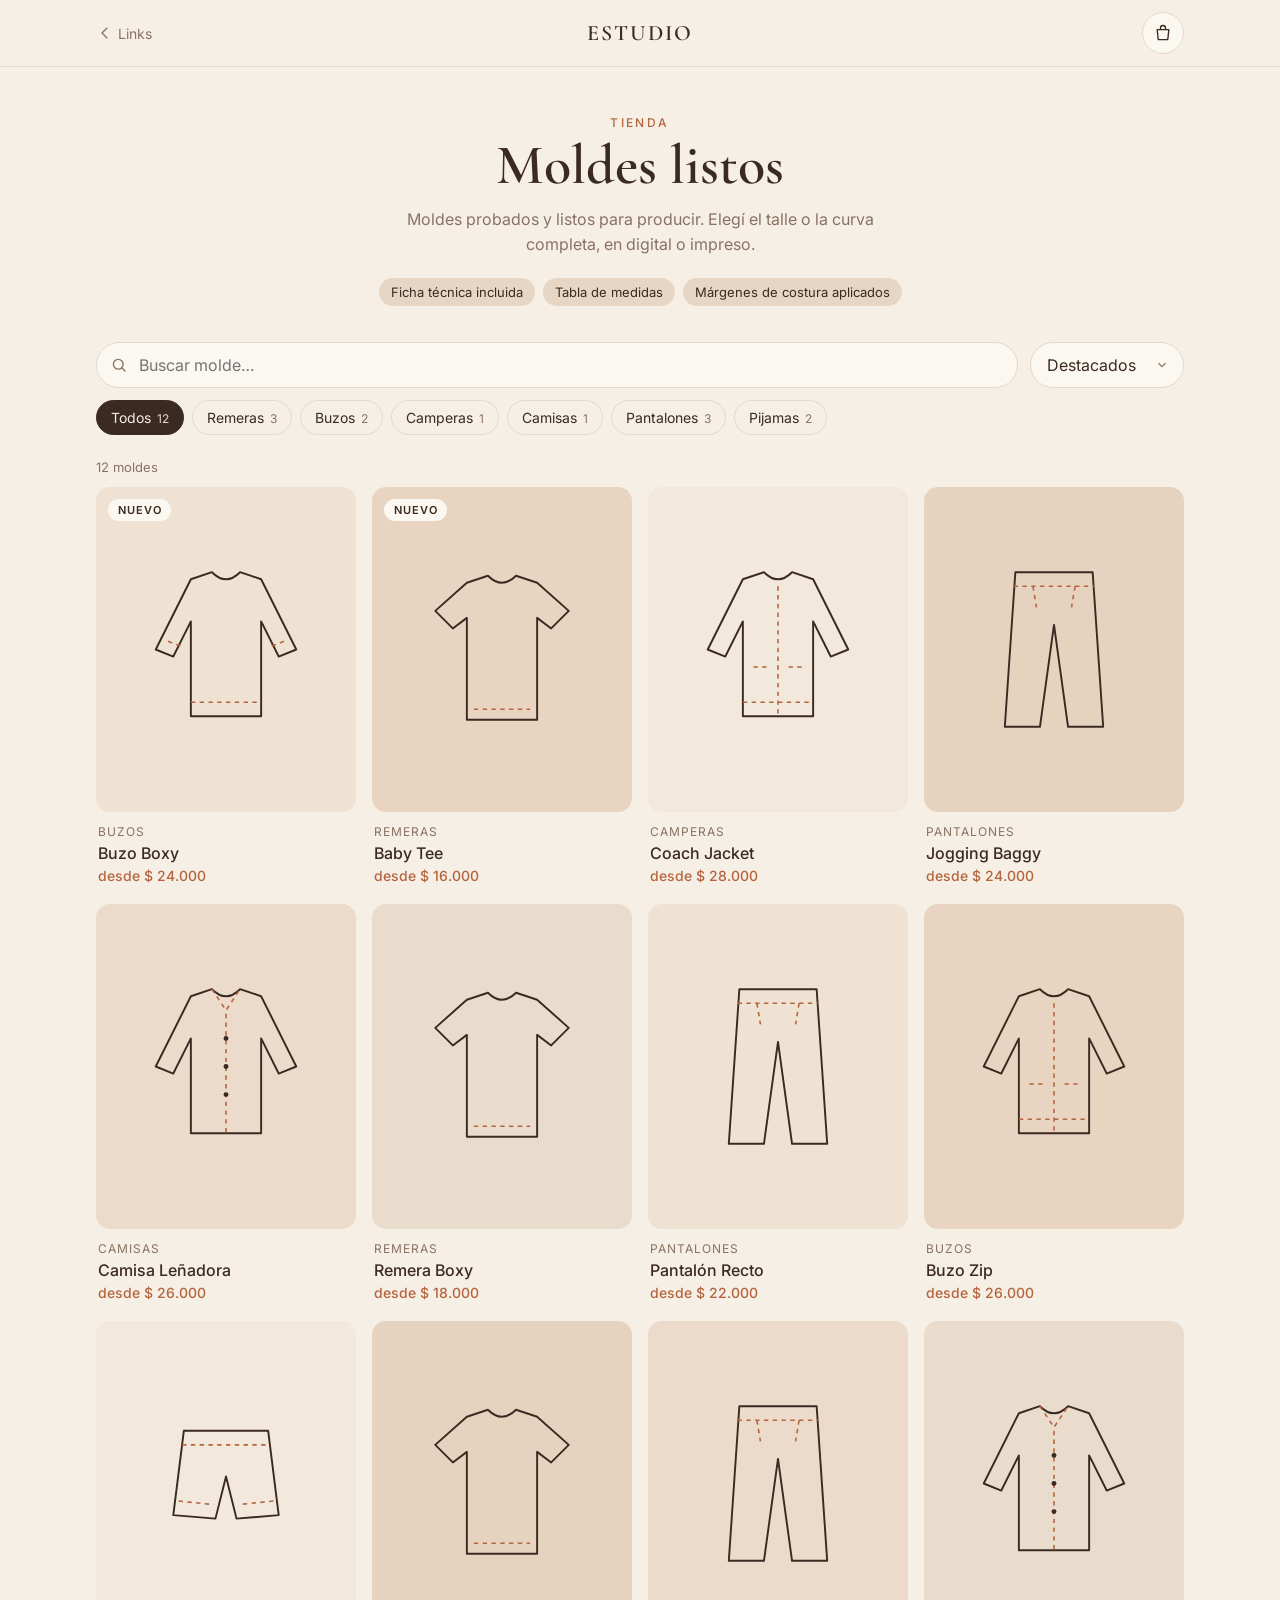
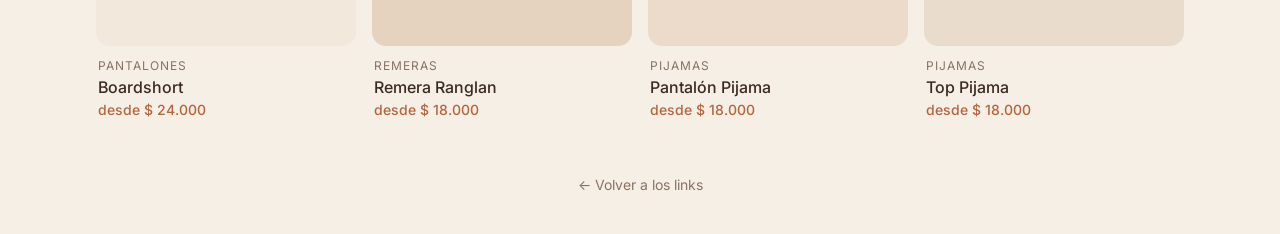
==== tienda.html @ 3c849f32 "Agregar tienda de moldes listos Catálogo con búsqueda, filtros por categoría y orden; vista rápida p" ====
<!doctype html>
<html lang="es">
<head>
  <meta charset="utf-8">
  <meta name="viewport" content="width=device-width, initial-scale=1">
  <title>Moldes listos · Estudio</title>
  <meta name="description" content="Moldes listos para producir, con ficha técnica incluida.">
  <link rel="preconnect" href="https://fonts.googleapis.com">
  <link rel="preconnect" href="https://fonts.gstatic.com" crossorigin>
  <link href="https://fonts.googleapis.com/css2?family=Cormorant+Garamond:wght@500;600&family=Inter:wght@400;500;600&display=swap" rel="stylesheet">
  <link rel="stylesheet" href="tienda.css">
</head>
<body>
  <header class="topbar">
    <div class="topbar-inner">
      <a class="back" href="index.html" aria-label="Volver a los links">
        <svg viewBox="0 0 24 24" aria-hidden="true"><path d="M15 5l-7 7 7 7"/></svg>
        <span>Links</span>
      </a>
      <span class="brand">Estudio</span>
      <button class="cart-btn" type="button" id="abrir-carrito" aria-label="Abrir carrito">
        <svg viewBox="0 0 24 24" aria-hidden="true"><path d="M5 8h14l-1.2 11.2a1 1 0 0 1-1 .8H7.2a1 1 0 0 1-1-.8L5 8z"/><path d="M9 8V6a3 3 0 0 1 6 0v2"/></svg>
        <span class="cart-count" id="cart-count" hidden>0</span>
      </button>
    </div>
  </header>

  <main class="wrap">
    <section class="hero">
      <p class="eyebrow">Tienda</p>
      <h1>Moldes listos</h1>
      <p class="lead">Moldes probados y listos para producir. Elegí el talle o la curva completa, en digital o impreso.</p>
      <ul class="perks">
        <li>Ficha técnica incluida</li>
        <li>Tabla de medidas</li>
        <li>Márgenes de costura aplicados</li>
      </ul>
    </section>

    <section class="toolbar" aria-label="Filtros">
      <div class="search">
        <svg viewBox="0 0 24 24" aria-hidden="true"><circle cx="11" cy="11" r="6.5"/><path d="M16 16l4 4"/></svg>
        <input id="buscar" type="search" placeholder="Buscar molde…" aria-label="Buscar molde" autocomplete="off">
      </div>
      <label class="sort">
        <span class="sr-only">Ordenar</span>
        <select id="ordenar">
          <option value="destacados">Destacados</option>
          <option value="precio-asc">Menor precio</option>
          <option value="precio-desc">Mayor precio</option>
          <option value="nombre">Nombre A–Z</option>
        </select>
      </label>
      <div class="chips" id="categorias" role="group" aria-label="Categorías"></div>
    </section>

    <p class="result-count" id="resultado" aria-live="polite"></p>
    <div class="grid" id="grid"></div>
    <div class="empty" id="vacio" hidden>
      <p>No encontramos moldes con esa búsqueda.</p>
      <button type="button" class="btn-ghost" id="limpiar">Ver todos</button>
    </div>
  </main>

  <footer class="foot">
    <a href="index.html">← Volver a los links</a>
  </footer>

  <!-- Vista rápida de producto -->
  <dialog class="modal" id="producto" aria-labelledby="p-nombre">
    <button class="close" type="button" data-cerrar aria-label="Cerrar">
      <svg viewBox="0 0 24 24" aria-hidden="true"><path d="M6 6l12 12M18 6L6 18"/></svg>
    </button>
    <div class="modal-body">
      <div class="modal-media" id="p-media"></div>
      <div class="modal-info">
        <p class="eyebrow" id="p-categoria"></p>
        <h2 id="p-nombre"></h2>
        <p class="price" id="p-precio"></p>
        <p class="desc" id="p-desc"></p>

        <fieldset class="opt">
          <legend>Formato</legend>
          <div class="seg" id="p-formatos"></div>
        </fieldset>

        <fieldset class="opt">
          <legend>Talle</legend>
          <div class="sizes" id="p-talles"></div>
          <div class="curvas" id="p-curvas"></div>
        </fieldset>

        <button class="btn-primary" type="button" id="p-agregar">Agregar al carrito</button>

        <div class="details" id="p-info"></div>
      </div>
    </div>
  </dialog>

  <!-- Carrito -->
  <dialog class="sheet" id="carrito" aria-labelledby="c-titulo">
    <div class="sheet-head">
      <h2 id="c-titulo">Tu pedido</h2>
      <button class="close" type="button" data-cerrar aria-label="Cerrar carrito">
        <svg viewBox="0 0 24 24" aria-hidden="true"><path d="M6 6l12 12M18 6L6 18"/></svg>
      </button>
    </div>
    <ul class="cart-list" id="c-items"></ul>
    <div class="cart-empty" id="c-vacio">
      <p>Todavía no agregaste moldes.</p>
      <button type="button" class="btn-ghost" data-cerrar>Seguir mirando</button>
    </div>
    <div class="sheet-foot" id="c-pie">
      <div class="total"><span>Total</span><strong id="c-total"></strong></div>
      <a class="btn-primary" id="c-whatsapp" target="_blank" rel="noopener">Pedir por WhatsApp</a>
      <p class="hint" id="c-hint"></p>
    </div>
  </dialog>

  <div class="toast" id="toast" role="status" aria-live="polite"></div>

  <script src="productos.js"></script>
  <script src="tienda.js"></script>
</body>
</html>
---- tienda.css ----
:root {
  --bg: #f6efe6;
  --surface: #fbf7f1;
  --ink: #3b2a22;
  --muted: #8a7263;
  --accent: #b5653e;
  --accent-soft: #e8d6c4;
  --line: #e6d8c8;
  --radius: 14px;
  --shadow: 0 18px 50px -20px rgba(59, 42, 34, .35);
}

* { box-sizing: border-box; }
html, body { margin: 0; }
html:has(dialog[open]) { overflow: hidden; }

body {
  min-height: 100vh;
  background: var(--bg);
  color: var(--ink);
  font-family: "Inter", system-ui, sans-serif;
  -webkit-font-smoothing: antialiased;
}

button, input, select { font: inherit; color: inherit; }
button { cursor: pointer; }
svg { display: block; }

.sr-only {
  position: absolute; width: 1px; height: 1px; overflow: hidden;
  clip: rect(0 0 0 0); white-space: nowrap;
}

:focus-visible { outline: 2px solid var(--accent); outline-offset: 2px; }

/* ---------- Barra superior ---------- */

.topbar {
  position: sticky; top: 0; z-index: 10;
  background: color-mix(in srgb, var(--bg) 88%, transparent);
  backdrop-filter: blur(10px);
  border-bottom: 1px solid var(--line);
}

.topbar-inner {
  max-width: 1120px; margin: 0 auto; padding: 12px 16px;
  display: grid; grid-template-columns: 1fr auto 1fr; align-items: center;
}

.back {
  display: inline-flex; align-items: center; gap: 4px;
  color: var(--muted); text-decoration: none; font-size: 14px;
  justify-self: start;
}
.back:hover { color: var(--ink); }
.back svg { width: 18px; height: 18px; fill: none; stroke: currentColor; stroke-width: 1.8; }

.brand {
  font-family: "Cormorant Garamond", serif;
  font-size: 22px; font-weight: 600; letter-spacing: .1em; text-transform: uppercase;
}

.cart-btn {
  justify-self: end; position: relative;
  width: 42px; height: 42px; display: grid; place-items: center;
  border: 1px solid var(--line); border-radius: 50%; background: var(--surface);
}
.cart-btn svg { width: 20px; height: 20px; fill: none; stroke: currentColor; stroke-width: 1.6; stroke-linejoin: round; }
.cart-count {
  position: absolute; top: -4px; right: -4px;
  min-width: 20px; height: 20px; padding: 0 5px; border-radius: 10px;
  background: var(--accent); color: #fff; font-size: 11px; font-weight: 600;
  display: grid; place-items: center;
}
.cart-count[hidden] { display: none; }

/* ---------- Encabezado ---------- */

.wrap { max-width: 1120px; margin: 0 auto; padding: 0 16px; }

.hero { text-align: center; padding: 48px 0 28px; }

.eyebrow {
  margin: 0 0 6px; color: var(--accent);
  font-size: 12px; font-weight: 500; letter-spacing: .2em; text-transform: uppercase;
}

.hero h1 {
  margin: 0; font-family: "Cormorant Garamond", serif;
  font-size: clamp(38px, 7vw, 56px); font-weight: 600; line-height: 1.05;
}

.lead { max-width: 480px; margin: 12px auto 0; color: var(--muted); line-height: 1.6; }

.perks {
  list-style: none; padding: 0; margin: 20px 0 0;
  display: flex; flex-wrap: wrap; justify-content: center; gap: 8px;
}
.perks li {
  padding: 6px 12px; border-radius: 999px;
  background: var(--accent-soft); font-size: 13px;
}

/* ---------- Filtros ---------- */

.toolbar {
  display: grid; grid-template-columns: 1fr auto; gap: 12px;
  padding: 8px 0 4px;
}

.search { position: relative; }
.search svg {
  position: absolute; left: 14px; top: 50%; transform: translateY(-50%);
  width: 18px; height: 18px; fill: none; stroke: var(--muted); stroke-width: 1.8; stroke-linecap: round;
}
.search input, .sort select {
  width: 100%; height: 46px;
  border: 1px solid var(--line); border-radius: 999px; background: var(--surface);
}
.search input { padding: 0 16px 0 42px; }
.search input:focus, .sort select:focus { outline: none; border-color: var(--accent); }
.sort select { padding: 0 36px 0 16px; appearance: none;
  background: var(--surface) url("data:image/svg+xml,%3Csvg xmlns='http://www.w3.org/2000/svg' viewBox='0 0 24 24' fill='none' stroke='%238a7263' stroke-width='2'%3E%3Cpath d='M6 9l6 6 6-6'/%3E%3C/svg%3E") no-repeat right 14px center / 14px;
}

.chips {
  grid-column: 1 / -1;
  display: flex; gap: 8px; overflow-x: auto; padding-bottom: 4px;
  scrollbar-width: none;
}
.chips::-webkit-scrollbar { display: none; }

.chip {
  flex: none; padding: 8px 14px; border-radius: 999px;
  border: 1px solid var(--line); background: transparent; font-size: 14px;
  transition: background .2s, color .2s, border-color .2s;
}
.chip span { color: var(--muted); font-size: 12px; margin-left: 2px; }
.chip:hover { border-color: var(--ink); }
.chip[aria-pressed="true"] { background: var(--ink); border-color: var(--ink); color: var(--bg); }
.chip[aria-pressed="true"] span { color: var(--accent-soft); }

.result-count { margin: 16px 0 12px; color: var(--muted); font-size: 13px; }

/* ---------- Grilla ---------- */

.grid {
  display: grid; gap: 20px 16px;
  grid-template-columns: repeat(auto-fill, minmax(220px, 1fr));
}

.card { color: inherit; text-decoration: none; display: block; }

.card-media {
  position: relative; border-radius: var(--radius); overflow: hidden;
  aspect-ratio: 4 / 5;
}
.card-media .silueta { width: 100%; height: 100%; transition: transform .5s ease; }
.card:hover .silueta { transform: scale(1.04); }

.silueta path { fill: none; stroke: var(--ink); stroke-width: 1.1; stroke-linejoin: round; }
.silueta .seam { stroke: var(--accent); stroke-dasharray: 2.5 2.5; stroke-width: .9; }
.silueta .dot { fill: var(--ink); }

.badge {
  position: absolute; top: 12px; left: 12px;
  padding: 4px 10px; border-radius: 999px;
  background: var(--surface); font-size: 11px; font-weight: 600; letter-spacing: .08em; text-transform: uppercase;
}

.card-body { padding: 12px 2px 0; }
.card-cat { margin: 0; color: var(--muted); font-size: 12px; letter-spacing: .08em; text-transform: uppercase; }
.card h3 { margin: 4px 0; font-size: 16px; font-weight: 500; }
.card-price { margin: 0; font-size: 14px; color: var(--accent); font-weight: 500; }

.empty { text-align: center; padding: 48px 0; color: var(--muted); }

.foot { text-align: center; padding: 56px 16px 40px; }
.foot a { color: var(--muted); font-size: 14px; text-decoration: none; }
.foot a:hover { color: var(--ink); }

/* ---------- Botones ---------- */

.btn-primary {
  display: flex; align-items: center; justify-content: center;
  width: 100%; height: 52px; border: 0; border-radius: var(--radius);
  background: var(--ink); color: var(--bg); text-decoration: none;
  font-weight: 500; transition: background .2s;
}
.btn-primary:hover { background: var(--accent); }
.btn-primary[aria-disabled="true"] { opacity: .45; pointer-events: none; }

.btn-ghost {
  margin-top: 8px; padding: 10px 18px; border-radius: 999px;
  border: 1px solid var(--ink); background: transparent;
}
.btn-ghost:hover { background: var(--ink); color: var(--bg); }

.link-btn { border: 0; background: none; padding: 0; color: var(--muted); font-size: 12px; text-decoration: underline; }

.close {
  width: 38px; height: 38px; display: grid; place-items: center;
  border: 0; border-radius: 50%; background: var(--surface);
}
.close svg { width: 18px; height: 18px; stroke: currentColor; stroke-width: 1.8; }

/* ---------- Diálogos ---------- */

dialog { padding: 0; border: 0; color: inherit; background: var(--surface); }
dialog::backdrop { background: rgba(59, 42, 34, .35); backdrop-filter: blur(2px); }

.modal {
  width: min(920px, calc(100% - 32px)); max-height: calc(100% - 32px);
  border-radius: 20px; box-shadow: var(--shadow);
}
.modal > .close { position: absolute; top: 14px; right: 14px; z-index: 1; }

.modal-body { display: grid; grid-template-columns: 1fr 1fr; }
.modal-media .silueta { width: 100%; height: 100%; min-height: 100%; aspect-ratio: 4 / 5; }
.modal-info { padding: 32px 28px; }
.modal-info h2 { margin: 0; font-family: "Cormorant Garamond", serif; font-size: 34px; font-weight: 600; line-height: 1.1; }
.price { margin: 8px 0 0; font-size: 20px; font-weight: 500; color: var(--accent); }
.desc { color: var(--muted); line-height: 1.6; font-size: 15px; }

.opt { border: 0; padding: 0; margin: 20px 0 0; }
.opt legend { padding: 0; margin-bottom: 8px; font-size: 12px; font-weight: 600; letter-spacing: .14em; text-transform: uppercase; }

.seg, .curvas { display: grid; grid-template-columns: 1fr 1fr; gap: 8px; }
.curvas { margin-top: 8px; }
.seg button, .curvas button {
  display: grid; gap: 2px; text-align: left; padding: 10px 12px;
  border: 1px solid var(--line); border-radius: 12px; background: var(--bg);
}
.seg strong, .curvas strong { font-size: 14px; font-weight: 500; }
.seg span, .curvas span { font-size: 12px; color: var(--muted); }

.sizes { display: grid; grid-template-columns: repeat(6, 1fr); gap: 6px; }
.sizes button {
  height: 40px; border: 1px solid var(--line); border-radius: 10px; background: var(--bg); font-size: 14px;
}

.seg button[aria-pressed="true"], .curvas button[aria-pressed="true"], .sizes button[aria-pressed="true"] {
  border-color: var(--ink); box-shadow: inset 0 0 0 1px var(--ink); background: var(--surface);
}

#p-agregar { margin-top: 24px; }

.details { margin-top: 20px; border-top: 1px solid var(--line); }
.details details { border-bottom: 1px solid var(--line); }
.details summary {
  list-style: none; cursor: pointer; padding: 14px 0; font-size: 14px; font-weight: 500;
  display: flex; justify-content: space-between;
}
.details summary::-webkit-details-marker { display: none; }
.details summary::after { content: "+"; color: var(--muted); }
.details details[open] summary::after { content: "−"; }
.details p { margin: 0 0 14px; color: var(--muted); font-size: 14px; line-height: 1.6; }

/* Carrito lateral */
.sheet {
  margin: 0 0 0 auto; height: 100%; max-height: 100%;
  width: min(420px, 100%);
  display: none; flex-direction: column;
}
.sheet[open] { display: flex; animation: entrar .25s ease; }
@keyframes entrar { from { transform: translateX(24px); opacity: 0; } }

.sheet-head { display: flex; justify-content: space-between; align-items: center; padding: 20px; border-bottom: 1px solid var(--line); }
.sheet-head h2 { margin: 0; font-family: "Cormorant Garamond", serif; font-size: 28px; font-weight: 600; }
.sheet-head .close { background: var(--bg); }

.cart-list { list-style: none; margin: 0; padding: 0 20px; flex: 1; overflow-y: auto; }
.cart-item { display: grid; grid-template-columns: 64px 1fr auto; gap: 12px; padding: 16px 0; border-bottom: 1px solid var(--line); }
.cart-thumb .silueta { width: 64px; height: 80px; border-radius: 10px; }
.cart-text { display: grid; gap: 4px; align-content: start; }
.cart-text strong { font-weight: 500; }
.cart-text > span { font-size: 13px; color: var(--muted); }
.cart-side { display: grid; justify-items: end; align-content: space-between; font-size: 14px; }

.qty { display: inline-flex; align-items: center; gap: 10px; margin-top: 6px; }
.qty button { width: 28px; height: 28px; border-radius: 50%; border: 1px solid var(--line); background: var(--bg); line-height: 1; }
.qty span { min-width: 12px; text-align: center; font-size: 14px; }

.cart-empty { flex: 1; display: grid; place-content: center; justify-items: center; color: var(--muted); padding: 20px; }
.cart-empty[hidden], .sheet-foot[hidden] { display: none; }

.sheet-foot { padding: 20px; border-top: 1px solid var(--line); }
.total { display: flex; justify-content: space-between; align-items: baseline; margin-bottom: 14px; }
.total strong { font-size: 20px; font-weight: 600; }
.hint { margin: 10px 0 0; text-align: center; color: var(--muted); font-size: 12px; }

/* Aviso */
.toast {
  position: fixed; left: 50%; bottom: 24px; z-index: 50;
  transform: translate(-50%, 20px); opacity: 0; pointer-events: none;
  padding: 12px 18px; border-radius: 999px; background: var(--ink); color: var(--bg);
  font-size: 14px; box-shadow: var(--shadow); transition: opacity .25s, transform .25s;
}
.toast.show { opacity: 1; transform: translate(-50%, 0); }

/* ---------- Mobile ---------- */

@media (max-width: 720px) {
  .toolbar { grid-template-columns: 1fr 132px; gap: 8px; }
  .sort select { padding: 0 30px 0 14px; font-size: 14px; background-position: right 10px center; }
  .grid { grid-template-columns: repeat(2, 1fr); gap: 18px 12px; }
  .card h3 { font-size: 15px; }

  .modal {
    width: 100%; max-width: 100%; max-height: 92%;
    margin: auto 0 0; border-radius: 20px 20px 0 0;
  }
  .modal-body { grid-template-columns: 1fr; }
  .modal-media .silueta { aspect-ratio: 16 / 11; }
  .modal-info { padding: 22px 16px 28px; }
  .modal-info h2 { font-size: 30px; }
  .sizes { grid-template-columns: repeat(3, 1fr); }
}

@media (prefers-reduced-motion: reduce) {
  *, *::before, *::after { transition: none !important; animation: none !important; }
}
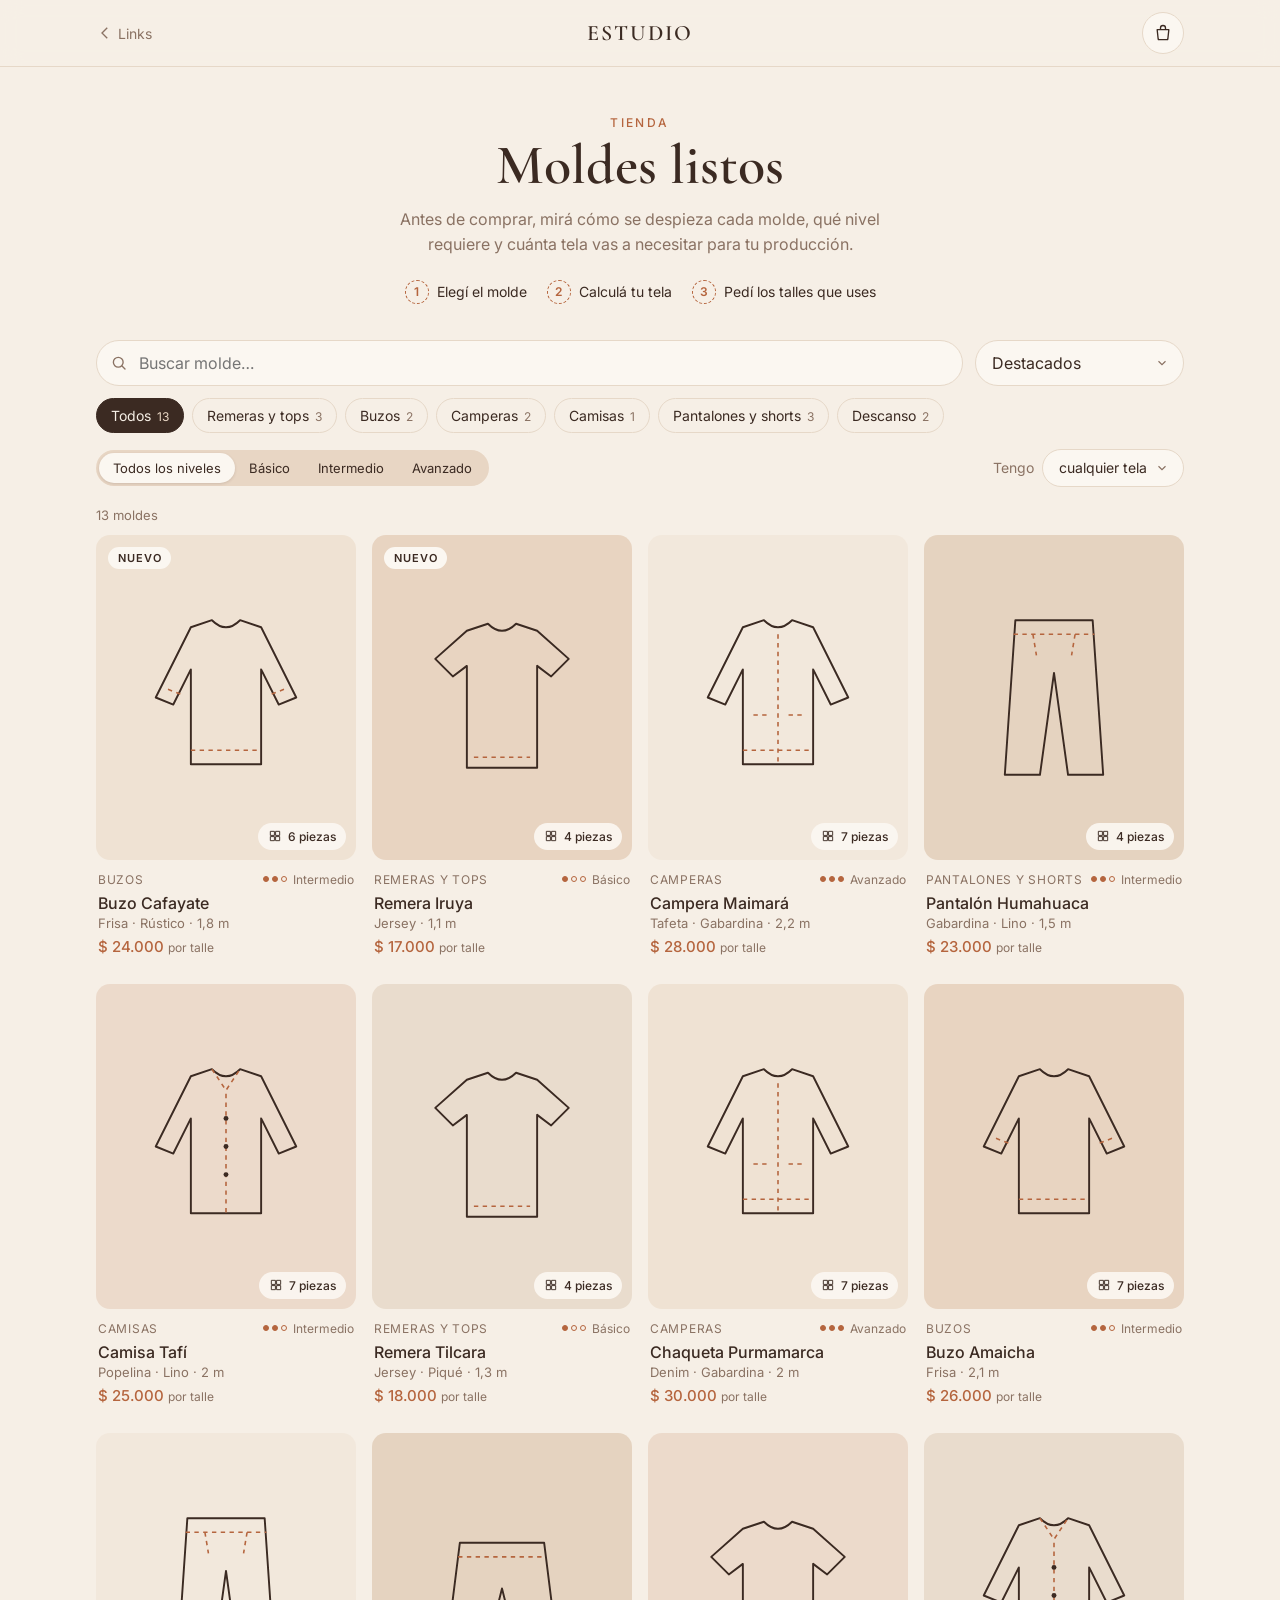
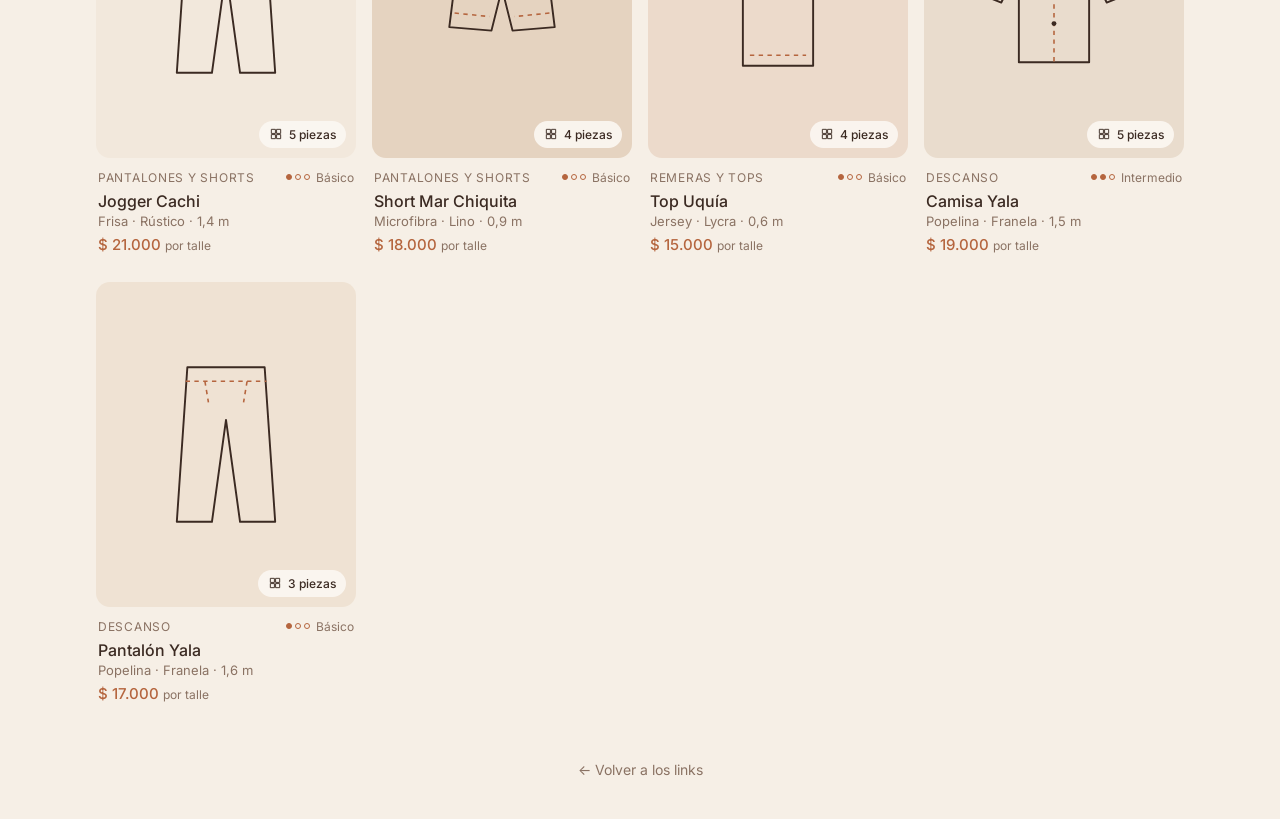
==== commit 365884d2: "Diferenciar la tienda: despiece, ficha técnica y calculadora - Tarjetas que giran de la prenda al mo" ====
--- a/tienda.html
+++ b/tienda.html
@@ -4,7 +4,7 @@
   <meta charset="utf-8">
   <meta name="viewport" content="width=device-width, initial-scale=1">
   <title>Moldes listos · Estudio</title>
-  <meta name="description" content="Moldes listos para producir, con ficha técnica incluida.">
+  <meta name="description" content="Moldes listos para producir: mirá sus piezas, su nivel y cuánta tela vas a necesitar antes de comprar.">
   <link rel="preconnect" href="https://fonts.googleapis.com">
   <link rel="preconnect" href="https://fonts.gstatic.com" crossorigin>
   <link href="https://fonts.googleapis.com/css2?family=Cormorant+Garamond:wght@500;600&family=Inter:wght@400;500;600&display=swap" rel="stylesheet">
@@ -18,7 +18,7 @@
         <span>Links</span>
       </a>
       <span class="brand">Estudio</span>
-      <button class="cart-btn" type="button" id="abrir-carrito" aria-label="Abrir carrito">
+      <button class="cart-btn" type="button" id="abrir-carrito" aria-label="Abrir pedido">
         <svg viewBox="0 0 24 24" aria-hidden="true"><path d="M5 8h14l-1.2 11.2a1 1 0 0 1-1 .8H7.2a1 1 0 0 1-1-.8L5 8z"/><path d="M9 8V6a3 3 0 0 1 6 0v2"/></svg>
         <span class="cart-count" id="cart-count" hidden>0</span>
       </button>
@@ -29,11 +29,11 @@
     <section class="hero">
       <p class="eyebrow">Tienda</p>
       <h1>Moldes listos</h1>
-      <p class="lead">Moldes probados y listos para producir. Elegí el talle o la curva completa, en digital o impreso.</p>
-      <ul class="perks">
-        <li>Ficha técnica incluida</li>
-        <li>Tabla de medidas</li>
-        <li>Márgenes de costura aplicados</li>
+      <p class="lead">Antes de comprar, mirá cómo se despieza cada molde, qué nivel requiere y cuánta tela vas a necesitar para tu producción.</p>
+      <ul class="steps">
+        <li><span>1</span>Elegí el molde</li>
+        <li><span>2</span>Calculá tu tela</li>
+        <li><span>3</span>Pedí los talles que uses</li>
       </ul>
     </section>
 
@@ -42,22 +42,30 @@
         <svg viewBox="0 0 24 24" aria-hidden="true"><circle cx="11" cy="11" r="6.5"/><path d="M16 16l4 4"/></svg>
         <input id="buscar" type="search" placeholder="Buscar molde…" aria-label="Buscar molde" autocomplete="off">
       </div>
-      <label class="sort">
+      <label class="select">
         <span class="sr-only">Ordenar</span>
         <select id="ordenar">
           <option value="destacados">Destacados</option>
           <option value="precio-asc">Menor precio</option>
           <option value="precio-desc">Mayor precio</option>
-          <option value="nombre">Nombre A–Z</option>
+          <option value="nivel">Más simples primero</option>
+          <option value="tela">Menos tela primero</option>
         </select>
       </label>
       <div class="chips" id="categorias" role="group" aria-label="Categorías"></div>
+      <div class="filters">
+        <div class="levels" id="niveles" role="group" aria-label="Nivel"></div>
+        <label class="select tela">
+          <span class="tela-label">Tengo</span>
+          <select id="tejido" aria-label="Filtrar por tela"></select>
+        </label>
+      </div>
     </section>
 
     <p class="result-count" id="resultado" aria-live="polite"></p>
     <div class="grid" id="grid"></div>
     <div class="empty" id="vacio" hidden>
-      <p>No encontramos moldes con esa búsqueda.</p>
+      <p>No encontramos moldes con esos filtros.</p>
       <button type="button" class="btn-ghost" id="limpiar">Ver todos</button>
     </div>
   </main>
@@ -66,18 +74,25 @@
     <a href="index.html">← Volver a los links</a>
   </footer>
 
-  <!-- Vista rápida de producto -->
+  <!-- Vista de producto -->
   <dialog class="modal" id="producto" aria-labelledby="p-nombre">
     <button class="close" type="button" data-cerrar aria-label="Cerrar">
       <svg viewBox="0 0 24 24" aria-hidden="true"><path d="M6 6l12 12M18 6L6 18"/></svg>
     </button>
     <div class="modal-body">
-      <div class="modal-media" id="p-media"></div>
+      <div class="modal-media">
+        <div class="view-tabs" role="group" aria-label="Vista">
+          <button type="button" data-vista="prenda" aria-pressed="true">Prenda</button>
+          <button type="button" data-vista="piezas" aria-pressed="false">Piezas</button>
+        </div>
+        <div id="p-media"></div>
+      </div>
       <div class="modal-info">
         <p class="eyebrow" id="p-categoria"></p>
         <h2 id="p-nombre"></h2>
-        <p class="price" id="p-precio"></p>
         <p class="desc" id="p-desc"></p>
+
+        <dl class="specs" id="p-specs"></dl>
 
         <fieldset class="opt">
           <legend>Formato</legend>
@@ -85,23 +100,37 @@
         </fieldset>
 
         <fieldset class="opt">
-          <legend>Talle</legend>
+          <legend class="legend-row">Talles <button type="button" class="link-btn" id="p-todos">Elegir todos</button></legend>
           <div class="sizes" id="p-talles"></div>
-          <div class="curvas" id="p-curvas"></div>
+          <p class="promo" id="p-promo"></p>
         </fieldset>
 
-        <button class="btn-primary" type="button" id="p-agregar">Agregar al carrito</button>
+        <div class="buy">
+          <div class="buy-price">
+            <span class="price" id="p-precio"></span>
+            <s class="price-old" id="p-precio-old"></s>
+          </div>
+          <button class="btn-primary" type="button" id="p-agregar">Agregar al pedido</button>
+        </div>
+
+        <section class="calc" aria-labelledby="calc-titulo">
+          <h3 id="calc-titulo">Calculá tu producción</h3>
+          <p>¿Cuántas prendas querés hacer de cada talle?</p>
+          <div class="calc-grid" id="calc-inputs"></div>
+          <div class="calc-out" id="calc-out" aria-live="polite"></div>
+          <button type="button" class="btn-ghost" id="calc-usar" disabled>Pedir estos talles</button>
+        </section>
 
         <div class="details" id="p-info"></div>
       </div>
     </div>
   </dialog>
 
-  <!-- Carrito -->
+  <!-- Pedido -->
   <dialog class="sheet" id="carrito" aria-labelledby="c-titulo">
     <div class="sheet-head">
       <h2 id="c-titulo">Tu pedido</h2>
-      <button class="close" type="button" data-cerrar aria-label="Cerrar carrito">
+      <button class="close" type="button" data-cerrar aria-label="Cerrar pedido">
         <svg viewBox="0 0 24 24" aria-hidden="true"><path d="M6 6l12 12M18 6L6 18"/></svg>
       </button>
     </div>
--- a/tienda.css
+++ b/tienda.css
@@ -24,6 +24,7 @@
 
 button, input, select { font: inherit; color: inherit; }
 button { cursor: pointer; }
+button:disabled { cursor: default; }
 svg { display: block; }
 
 .sr-only {
@@ -90,15 +91,17 @@
   font-size: clamp(38px, 7vw, 56px); font-weight: 600; line-height: 1.05;
 }
 
-.lead { max-width: 480px; margin: 12px auto 0; color: var(--muted); line-height: 1.6; }
-
-.perks {
-  list-style: none; padding: 0; margin: 20px 0 0;
-  display: flex; flex-wrap: wrap; justify-content: center; gap: 8px;
-}
-.perks li {
-  padding: 6px 12px; border-radius: 999px;
-  background: var(--accent-soft); font-size: 13px;
+.lead { max-width: 520px; margin: 12px auto 0; color: var(--muted); line-height: 1.6; }
+
+.steps {
+  list-style: none; padding: 0; margin: 22px 0 0;
+  display: flex; flex-wrap: wrap; justify-content: center; gap: 8px 20px;
+  font-size: 14px;
+}
+.steps li { display: flex; align-items: center; gap: 8px; }
+.steps span {
+  width: 24px; height: 24px; border-radius: 50%; display: grid; place-items: center;
+  border: 1px dashed var(--accent); color: var(--accent); font-size: 12px; font-weight: 600;
 }
 
 /* ---------- Filtros ---------- */
@@ -113,13 +116,14 @@
   position: absolute; left: 14px; top: 50%; transform: translateY(-50%);
   width: 18px; height: 18px; fill: none; stroke: var(--muted); stroke-width: 1.8; stroke-linecap: round;
 }
-.search input, .sort select {
+.search input, .select select {
   width: 100%; height: 46px;
   border: 1px solid var(--line); border-radius: 999px; background: var(--surface);
 }
 .search input { padding: 0 16px 0 42px; }
-.search input:focus, .sort select:focus { outline: none; border-color: var(--accent); }
-.sort select { padding: 0 36px 0 16px; appearance: none;
+.search input:focus, .select select:focus { outline: none; border-color: var(--accent); }
+.select select {
+  padding: 0 36px 0 16px; appearance: none;
   background: var(--surface) url("data:image/svg+xml,%3Csvg xmlns='http://www.w3.org/2000/svg' viewBox='0 0 24 24' fill='none' stroke='%238a7263' stroke-width='2'%3E%3Cpath d='M6 9l6 6 6-6'/%3E%3C/svg%3E") no-repeat right 14px center / 14px;
 }
 
@@ -140,38 +144,110 @@
 .chip[aria-pressed="true"] { background: var(--ink); border-color: var(--ink); color: var(--bg); }
 .chip[aria-pressed="true"] span { color: var(--accent-soft); }
 
+.filters {
+  grid-column: 1 / -1;
+  display: flex; flex-wrap: wrap; align-items: center; justify-content: space-between; gap: 10px;
+}
+
+.levels {
+  display: inline-flex; padding: 3px; border-radius: 999px;
+  background: var(--accent-soft); overflow-x: auto; max-width: 100%;
+  scrollbar-width: none;
+}
+.levels::-webkit-scrollbar { display: none; }
+.levels button {
+  flex: none; border: 0; background: transparent; padding: 7px 14px; border-radius: 999px; font-size: 13px;
+}
+.levels button[aria-pressed="true"] { background: var(--surface); box-shadow: 0 1px 3px rgba(59, 42, 34, .15); }
+
+.select.tela { display: flex; align-items: center; gap: 8px; font-size: 14px; color: var(--muted); }
+.select.tela select { width: auto; height: 38px; color: var(--ink); }
+
 .result-count { margin: 16px 0 12px; color: var(--muted); font-size: 13px; }
 
-/* ---------- Grilla ---------- */
-
-.grid {
-  display: grid; gap: 20px 16px;
-  grid-template-columns: repeat(auto-fill, minmax(220px, 1fr));
-}
-
-.card { color: inherit; text-decoration: none; display: block; }
-
-.card-media {
-  position: relative; border-radius: var(--radius); overflow: hidden;
-  aspect-ratio: 4 / 5;
-}
-.card-media .silueta { width: 100%; height: 100%; transition: transform .5s ease; }
-.card:hover .silueta { transform: scale(1.04); }
+/* ---------- Dibujos ---------- */
+
+.art { width: 100%; height: 100%; }
 
 .silueta path { fill: none; stroke: var(--ink); stroke-width: 1.1; stroke-linejoin: round; }
 .silueta .seam { stroke: var(--accent); stroke-dasharray: 2.5 2.5; stroke-width: .9; }
 .silueta .dot { fill: var(--ink); }
 
+/* Despiece: piezas sobre una cuadrícula de mesa de corte */
+.despiece {
+  background-image:
+    linear-gradient(rgba(181, 101, 62, .14) 1px, transparent 1px),
+    linear-gradient(90deg, rgba(181, 101, 62, .14) 1px, transparent 1px);
+  background-size: 14px 14px;
+}
+.despiece .piece { fill: var(--surface); stroke: var(--ink); stroke-width: 1.3; stroke-linejoin: round; }
+.despiece .grain { fill: none; stroke: var(--accent); stroke-width: 1; stroke-dasharray: 2 1.5; }
+.despiece .piece-label {
+  fill: var(--muted); text-anchor: middle; font-family: "Inter", sans-serif; letter-spacing: .02em;
+}
+
+/* ---------- Grilla ---------- */
+
+.grid {
+  display: grid; gap: 28px 16px;
+  grid-template-columns: repeat(auto-fill, minmax(230px, 1fr));
+}
+
+.card { position: relative; }
+
+.card-media { position: relative; aspect-ratio: 4 / 5; perspective: 1200px; }
+
+.flip {
+  position: absolute; inset: 0;
+  transition: transform .6s cubic-bezier(.2, .7, .2, 1);
+  transform-style: preserve-3d;
+}
+.face {
+  position: absolute; inset: 0; border-radius: var(--radius); overflow: hidden;
+  backface-visibility: hidden; -webkit-backface-visibility: hidden;
+}
+.face-back { transform: rotateY(180deg); }
+.card.is-flipped .flip { transform: rotateY(180deg); }
+@media (hover: hover) {
+  .card:hover .flip { transform: rotateY(180deg); }
+}
+
 .badge {
-  position: absolute; top: 12px; left: 12px;
+  position: absolute; top: 12px; left: 12px; z-index: 2;
   padding: 4px 10px; border-radius: 999px;
   background: var(--surface); font-size: 11px; font-weight: 600; letter-spacing: .08em; text-transform: uppercase;
 }
 
+.flip-btn {
+  position: absolute; right: 10px; bottom: 10px; z-index: 3;
+  display: inline-flex; align-items: center; gap: 6px;
+  padding: 6px 10px; border: 0; border-radius: 999px;
+  background: color-mix(in srgb, var(--surface) 92%, transparent); font-size: 12px; font-weight: 500;
+}
+.flip-btn svg { width: 14px; height: 14px; fill: none; stroke: currentColor; stroke-width: 1.6; }
+.flip-btn[aria-pressed="true"] { background: var(--ink); color: var(--bg); }
+
 .card-body { padding: 12px 2px 0; }
-.card-cat { margin: 0; color: var(--muted); font-size: 12px; letter-spacing: .08em; text-transform: uppercase; }
-.card h3 { margin: 4px 0; font-size: 16px; font-weight: 500; }
-.card-price { margin: 0; font-size: 14px; color: var(--accent); font-weight: 500; }
+.card-meta {
+  display: flex; justify-content: space-between; align-items: center; gap: 8px;
+  color: var(--muted); font-size: 12px; letter-spacing: .06em; text-transform: uppercase;
+}
+.card h3 { margin: 6px 0 2px; font-size: 16px; font-weight: 500; }
+
+/* Todo el card abre la ficha, salvo el botón de piezas */
+.card-link { color: inherit; text-decoration: none; }
+.card-link::after { content: ""; position: absolute; inset: 0; z-index: 1; }
+.card-link:focus-visible { outline: none; }
+.card-link:focus-visible::after { outline: 2px solid var(--accent); outline-offset: 4px; border-radius: var(--radius); }
+
+.card-tela { margin: 0 0 6px; color: var(--muted); font-size: 13px; }
+.card-price { margin: 0; font-size: 15px; color: var(--accent); font-weight: 500; }
+.card-price span { color: var(--muted); font-size: 12px; font-weight: 400; }
+
+.level { display: inline-flex; align-items: center; gap: 6px; text-transform: none; letter-spacing: 0; }
+.dots { display: inline-flex; gap: 3px; }
+.dots i { width: 6px; height: 6px; border-radius: 50%; border: 1px solid var(--accent); }
+.dots i.on { background: var(--accent); }
 
 .empty { text-align: center; padding: 48px 0; color: var(--muted); }
 
@@ -188,15 +264,17 @@
   font-weight: 500; transition: background .2s;
 }
 .btn-primary:hover { background: var(--accent); }
-.btn-primary[aria-disabled="true"] { opacity: .45; pointer-events: none; }
+.btn-primary:disabled, .btn-primary[aria-disabled="true"] { opacity: .45; pointer-events: none; }
 
 .btn-ghost {
   margin-top: 8px; padding: 10px 18px; border-radius: 999px;
   border: 1px solid var(--ink); background: transparent;
 }
-.btn-ghost:hover { background: var(--ink); color: var(--bg); }
+.btn-ghost:hover:not(:disabled) { background: var(--ink); color: var(--bg); }
+.btn-ghost:disabled { opacity: .4; }
 
 .link-btn { border: 0; background: none; padding: 0; color: var(--muted); font-size: 12px; text-decoration: underline; }
+.link-btn:hover { color: var(--ink); }
 
 .close {
   width: 38px; height: 38px; display: grid; place-items: center;
@@ -210,40 +288,88 @@
 dialog::backdrop { background: rgba(59, 42, 34, .35); backdrop-filter: blur(2px); }
 
 .modal {
-  width: min(920px, calc(100% - 32px)); max-height: calc(100% - 32px);
+  width: min(960px, calc(100% - 32px)); max-height: calc(100% - 32px);
   border-radius: 20px; box-shadow: var(--shadow);
 }
-.modal > .close { position: absolute; top: 14px; right: 14px; z-index: 1; }
-
-.modal-body { display: grid; grid-template-columns: 1fr 1fr; }
-.modal-media .silueta { width: 100%; height: 100%; min-height: 100%; aspect-ratio: 4 / 5; }
+.modal > .close { position: absolute; top: 14px; right: 14px; z-index: 2; }
+
+.modal-body { display: grid; grid-template-columns: minmax(0, 1fr) minmax(0, 1fr); }
+
+.modal-media { position: relative; }
+.modal-media #p-media { position: sticky; top: 0; aspect-ratio: 4 / 5; }
+.view-tabs {
+  position: absolute; top: 14px; left: 14px; z-index: 1;
+  display: inline-flex; padding: 3px; border-radius: 999px;
+  background: color-mix(in srgb, var(--surface) 90%, transparent);
+}
+.view-tabs button { border: 0; background: transparent; padding: 6px 14px; border-radius: 999px; font-size: 13px; }
+.view-tabs button[aria-pressed="true"] { background: var(--ink); color: var(--bg); }
+
 .modal-info { padding: 32px 28px; }
 .modal-info h2 { margin: 0; font-family: "Cormorant Garamond", serif; font-size: 34px; font-weight: 600; line-height: 1.1; }
-.price { margin: 8px 0 0; font-size: 20px; font-weight: 500; color: var(--accent); }
 .desc { color: var(--muted); line-height: 1.6; font-size: 15px; }
 
-.opt { border: 0; padding: 0; margin: 20px 0 0; }
+.specs {
+  display: grid; grid-template-columns: 1fr 1fr; gap: 1px; margin: 18px 0 0;
+  background: var(--line); border: 1px solid var(--line); border-radius: 12px; overflow: hidden;
+}
+.specs div { background: var(--bg); padding: 10px 12px; }
+.specs dt { color: var(--muted); font-size: 11px; letter-spacing: .1em; text-transform: uppercase; }
+.specs dd { margin: 4px 0 0; font-size: 14px; font-weight: 500; }
+.specs small { color: var(--muted); font-weight: 400; }
+
+.opt { border: 0; padding: 0; margin: 20px 0 0; min-width: 0; }
 .opt legend { padding: 0; margin-bottom: 8px; font-size: 12px; font-weight: 600; letter-spacing: .14em; text-transform: uppercase; }
-
-.seg, .curvas { display: grid; grid-template-columns: 1fr 1fr; gap: 8px; }
-.curvas { margin-top: 8px; }
-.seg button, .curvas button {
+.legend-row { display: flex; justify-content: space-between; align-items: baseline; width: 100%; }
+.legend-row .link-btn { letter-spacing: 0; text-transform: none; font-weight: 400; }
+
+.seg { display: grid; grid-template-columns: 1fr 1fr; gap: 8px; }
+.seg button {
   display: grid; gap: 2px; text-align: left; padding: 10px 12px;
   border: 1px solid var(--line); border-radius: 12px; background: var(--bg);
 }
-.seg strong, .curvas strong { font-size: 14px; font-weight: 500; }
-.seg span, .curvas span { font-size: 12px; color: var(--muted); }
+.seg strong { font-size: 14px; font-weight: 500; }
+.seg span { font-size: 12px; color: var(--muted); }
 
 .sizes { display: grid; grid-template-columns: repeat(6, 1fr); gap: 6px; }
 .sizes button {
   height: 40px; border: 1px solid var(--line); border-radius: 10px; background: var(--bg); font-size: 14px;
 }
 
-.seg button[aria-pressed="true"], .curvas button[aria-pressed="true"], .sizes button[aria-pressed="true"] {
+.seg button[aria-pressed="true"], .sizes button[aria-pressed="true"] {
   border-color: var(--ink); box-shadow: inset 0 0 0 1px var(--ink); background: var(--surface);
 }
-
-#p-agregar { margin-top: 24px; }
+.sizes button[aria-pressed="true"] { background: var(--ink); color: var(--bg); }
+
+.promo { min-height: 18px; margin: 10px 0 0; font-size: 13px; color: var(--muted); }
+.promo b { color: var(--accent); font-weight: 600; }
+
+.buy { display: grid; grid-template-columns: auto 1fr; align-items: center; gap: 16px; margin-top: 18px; }
+.buy-price { display: grid; }
+.price { font-size: 20px; font-weight: 600; color: var(--accent); white-space: nowrap; }
+.price-old { color: var(--muted); font-size: 13px; }
+.price-old:empty { display: none; }
+
+/* Calculadora */
+.calc {
+  margin-top: 24px; padding: 18px; border-radius: var(--radius);
+  border: 1px dashed var(--accent); background: var(--bg);
+}
+.calc h3 { margin: 0; font-family: "Cormorant Garamond", serif; font-size: 22px; font-weight: 600; }
+.calc > p { margin: 4px 0 12px; color: var(--muted); font-size: 14px; }
+.calc-grid { display: grid; grid-template-columns: repeat(6, 1fr); gap: 6px; }
+.calc-grid label { display: grid; gap: 4px; text-align: center; font-size: 12px; color: var(--muted); }
+.calc-grid input {
+  width: 100%; height: 40px; text-align: center;
+  border: 1px solid var(--line); border-radius: 10px; background: var(--surface);
+  -moz-appearance: textfield;
+}
+.calc-grid input::-webkit-outer-spin-button, .calc-grid input::-webkit-inner-spin-button { -webkit-appearance: none; margin: 0; }
+.calc-grid input:focus { outline: none; border-color: var(--accent); }
+.calc-out { display: grid; gap: 8px; margin: 14px 0 4px; font-size: 13px; }
+.calc-out div { display: flex; align-items: baseline; gap: 8px; }
+.calc-out strong { font-size: 18px; font-weight: 600; min-width: 64px; }
+.calc-out span { color: var(--muted); }
 
 .details { margin-top: 20px; border-top: 1px solid var(--line); }
 .details details { border-bottom: 1px solid var(--line); }
@@ -256,7 +382,7 @@
 .details details[open] summary::after { content: "−"; }
 .details p { margin: 0 0 14px; color: var(--muted); font-size: 14px; line-height: 1.6; }
 
-/* Carrito lateral */
+/* Pedido lateral */
 .sheet {
   margin: 0 0 0 auto; height: 100%; max-height: 100%;
   width: min(420px, 100%);
@@ -271,15 +397,18 @@
 
 .cart-list { list-style: none; margin: 0; padding: 0 20px; flex: 1; overflow-y: auto; }
 .cart-item { display: grid; grid-template-columns: 64px 1fr auto; gap: 12px; padding: 16px 0; border-bottom: 1px solid var(--line); }
-.cart-thumb .silueta { width: 64px; height: 80px; border-radius: 10px; }
+.cart-thumb .art { width: 64px; height: 80px; border-radius: 10px; }
 .cart-text { display: grid; gap: 4px; align-content: start; }
 .cart-text strong { font-weight: 500; }
 .cart-text > span { font-size: 13px; color: var(--muted); }
 .cart-side { display: grid; justify-items: end; align-content: space-between; font-size: 14px; }
 
-.qty { display: inline-flex; align-items: center; gap: 10px; margin-top: 6px; }
-.qty button { width: 28px; height: 28px; border-radius: 50%; border: 1px solid var(--line); background: var(--bg); line-height: 1; }
-.qty span { min-width: 12px; text-align: center; font-size: 14px; }
+.cart-sizes { display: flex; flex-wrap: wrap; gap: 4px; margin-top: 4px; }
+.cart-sizes button {
+  padding: 3px 8px; border: 1px solid var(--line); border-radius: 999px; background: var(--bg); font-size: 12px;
+}
+.cart-sizes button span { color: var(--muted); }
+.cart-sizes button:hover { border-color: var(--accent); }
 
 .cart-empty { flex: 1; display: grid; place-content: center; justify-items: center; color: var(--muted); padding: 20px; }
 .cart-empty[hidden], .sheet-foot[hidden] { display: none; }
@@ -288,6 +417,8 @@
 .total { display: flex; justify-content: space-between; align-items: baseline; margin-bottom: 14px; }
 .total strong { font-size: 20px; font-weight: 600; }
 .hint { margin: 10px 0 0; text-align: center; color: var(--muted); font-size: 12px; }
+
+.muted { color: var(--muted); }
 
 /* Aviso */
 .toast {
@@ -295,6 +426,7 @@
   transform: translate(-50%, 20px); opacity: 0; pointer-events: none;
   padding: 12px 18px; border-radius: 999px; background: var(--ink); color: var(--bg);
   font-size: 14px; box-shadow: var(--shadow); transition: opacity .25s, transform .25s;
+  max-width: calc(100% - 32px); text-align: center;
 }
 .toast.show { opacity: 1; transform: translate(-50%, 0); }
 
@@ -302,19 +434,24 @@
 
 @media (max-width: 720px) {
   .toolbar { grid-template-columns: 1fr 132px; gap: 8px; }
-  .sort select { padding: 0 30px 0 14px; font-size: 14px; background-position: right 10px center; }
-  .grid { grid-template-columns: repeat(2, 1fr); gap: 18px 12px; }
+  .toolbar > .select select { padding: 0 30px 0 14px; font-size: 14px; background-position: right 10px center; }
+  .filters { justify-content: flex-start; }
+  .grid { grid-template-columns: repeat(2, 1fr); gap: 22px 12px; }
   .card h3 { font-size: 15px; }
+  .card-meta > span:first-child { display: none; }
+  .flip-btn span { display: none; }
+  .flip-btn { padding: 8px; }
 
   .modal {
     width: 100%; max-width: 100%; max-height: 92%;
     margin: auto 0 0; border-radius: 20px 20px 0 0;
   }
   .modal-body { grid-template-columns: 1fr; }
-  .modal-media .silueta { aspect-ratio: 16 / 11; }
+  .modal-media #p-media { position: static; aspect-ratio: 16 / 12; }
   .modal-info { padding: 22px 16px 28px; }
   .modal-info h2 { font-size: 30px; }
-  .sizes { grid-template-columns: repeat(3, 1fr); }
+  .sizes, .calc-grid { grid-template-columns: repeat(3, 1fr); }
+  .buy { grid-template-columns: 1fr; gap: 10px; }
 }
 
 @media (prefers-reduced-motion: reduce) {
